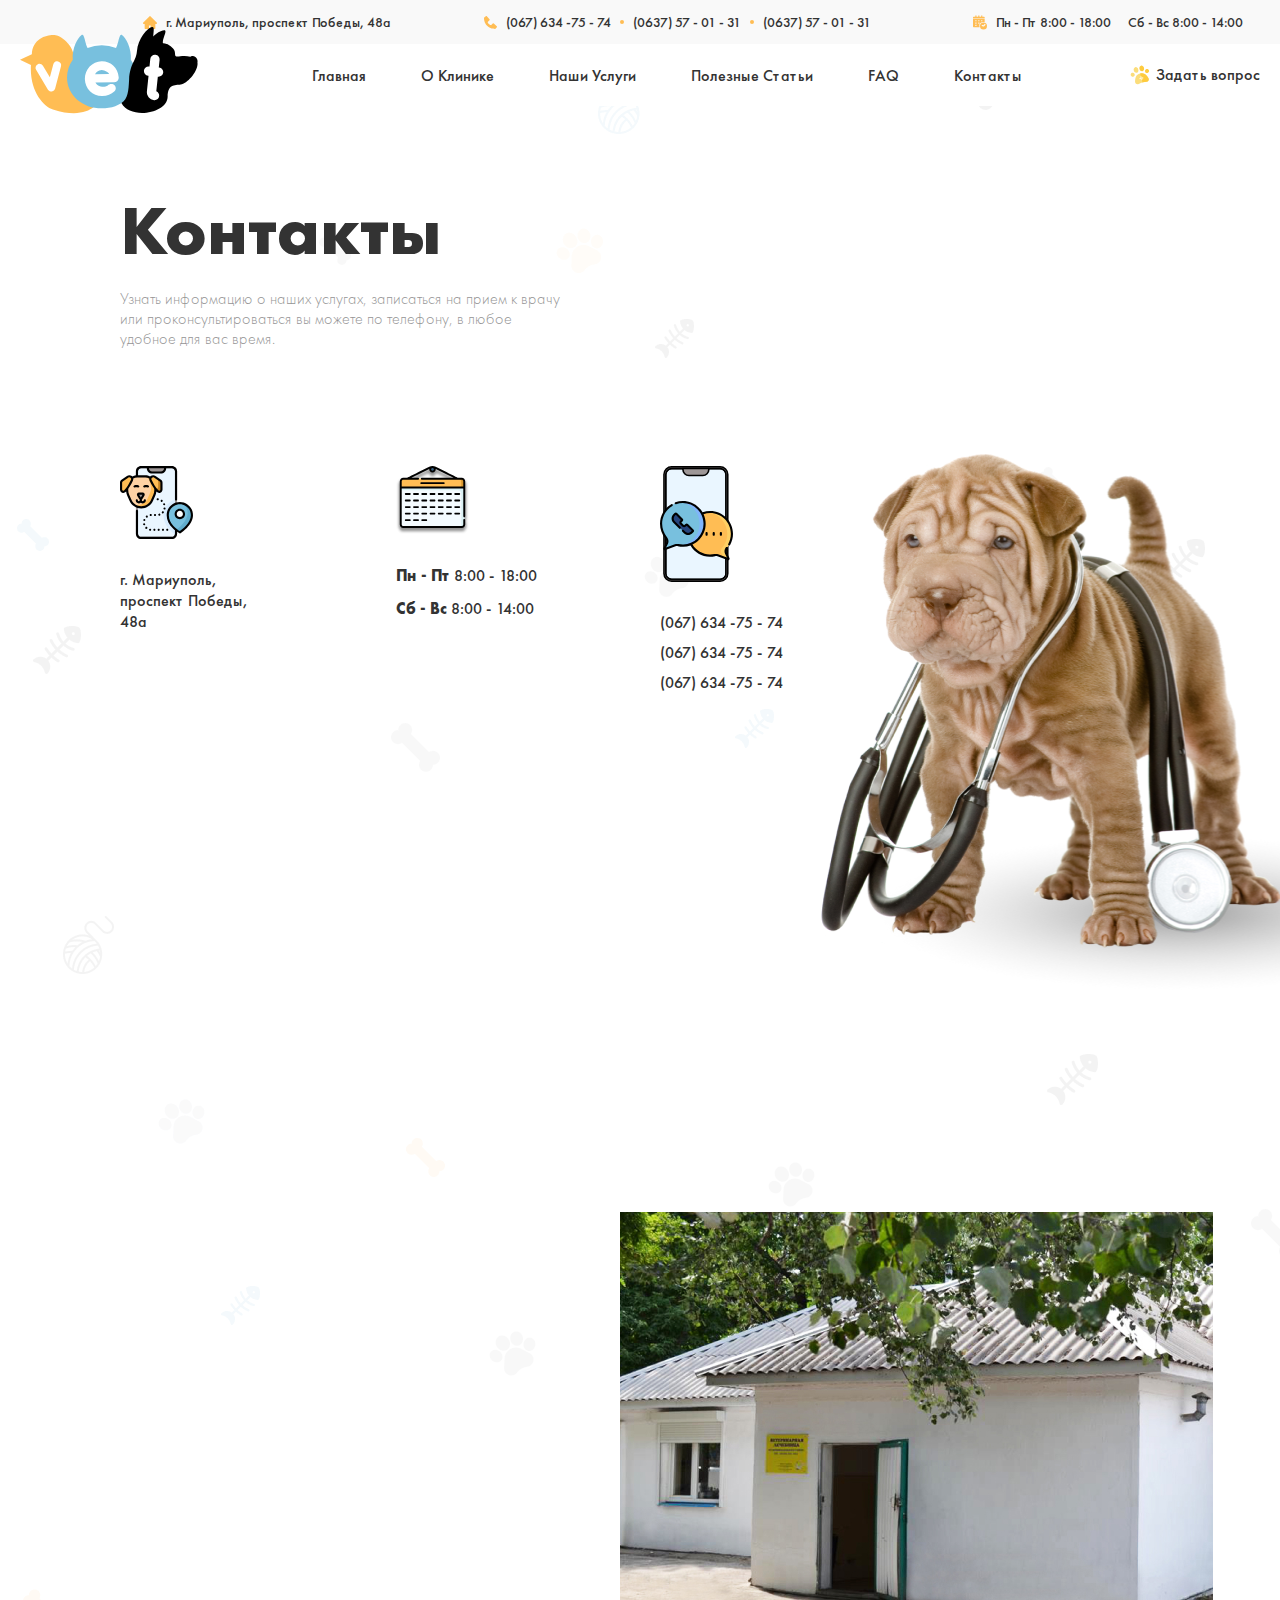
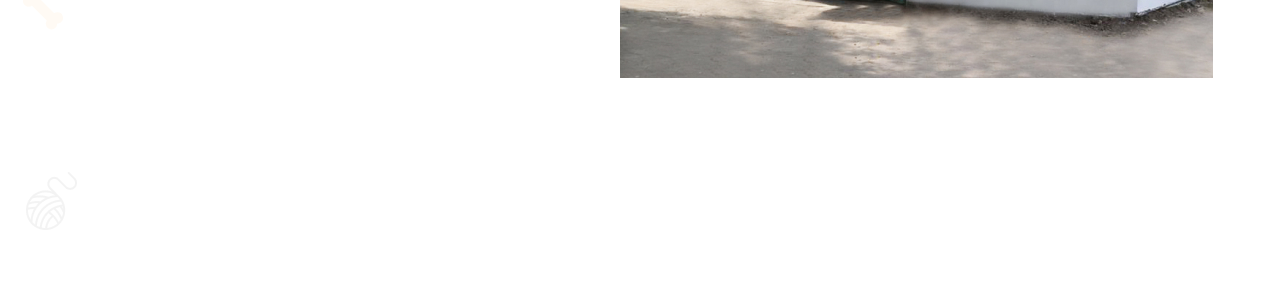
==== contact.html @ 9485d0ff "contact hero section finished" ====
<!DOCTYPE html>
<html lang="en">
<head>
  <meta charset="UTF-8">
  <meta http-equiv="X-UA-Compatible" content="IE=edge">
  <meta name="viewport" content="width=device-width, initial-scale=1.0">
  <title>Document</title>
  <link rel="stylesheet" href="./css/normalize.css">
  <link rel="stylesheet" href="./css/main.css">
  <link rel="stylesheet" href="./scss/contact.css">
</head>
<body>
  <!-- SITE HEADER START -->
  <header class="site-header">
    <div class="site-header-start">
      <div class="container">
        <div class="site-header-start-wrapper">
          <address class="address">
            <img class="site-header-address-img right" 
            src="./images/home-icon.svg" alt="home-icon" 
            width="14" height="13">
            <p class="site-header-address-title">
              г. Мариуполь, проспект Победы, 48а
            </p>
          </address>
          
          <div class="site-header-address-call">
            <img class="site-header-address-call-img right" src="./images/call-icon.svg" alt="call-icon" width="13" height="13"> 
            <a class="site-header-address-call-link" href="tel:0676347574">(067) 634 -75 - 74</a>
            <img class="dot right" src="./images/dot.svg" alt="dot" width="4" height="4">
            <a class="site-header-address-call-link" href="tel:0637570131">(0637) 57 - 01 - 31</a>
            <img class="dot right" src="./images/dot.svg" alt="dot" width="4" height="4">
            <a class="site-header-address-call-link" href="tel:0982664389">(0637) 57 - 01 - 31</a>
          </div>
          
          <div class="site-header-date-box">
            <img class="site-header-date-calendar right" src="./images/date.svg" 
            alt="date" width="14" height="14">
            <p class="site-header-date-box-title one">Пн - Пт 
              <time datetime="2008-02-14 20:00"> 8:00 - 18:00</time></p>
              <p class="site-header-date-box-title one">Сб - Вс 
                <time datetime="2008-02-14 20:00"> 8:00 - 14:00</time></p>
              </div>
            </div>
          </div>
        </div>
        
        <div class="site-header-end">
          <div class="container">
            <div class="site-header-wrapper">
              <div class="site-header-wrapper-start">
                <a class="site-header-end-log-link" href="./index.html">
                  <svg class="site-header-end-logo" xmlns="http://www.w3.org/2000/svg" width="178" height="87" fill="none"><path fill="#FFBD54" d="M10.95 37.881 0 32.836l11.854-5.474c.337-16.378 16.16-19.929 22.722-19.293 6.563.636 25.654 12.345 17.961 36.262-2.62 8.15-2.002 29.24 28.586 27.292-2.297 4.33-13.082 22.29-48.182 10.864C23.21 79.32 9.344 63.64 10.95 37.881Z"/><path fill="#78C0DE" d="M110.818 32.703c.96-11.6-5.053-22.116-8.576-24.538-3.288-2.26-3.3 7.495-6.227 12.845a36.95 36.95 0 0 0-14.235-2.828A36.936 36.936 0 0 0 67.57 21c-2.922-5.353-2.937-15.095-6.221-12.837-3.52 2.412-9.521 12.921-8.578 24.5-3.622 5.081-5.736 11.166-5.736 17.713 0 17.78 15.556 30.967 34.745 30.967s34.745-13.187 34.745-30.967c0-6.529-2.104-12.6-5.707-17.673Z"/><path fill="#000" d="M109.119 52.411c.898-15.917 6.977-18.117 7.775-27.85C118 11.08 127.285 1.28 131.872.074c4.587-1.204-1.264 12.474 2.847 17.117 8.6-2.981 14.061-.443 18.374 4.223 4.316 4.668-1.317 9.125 7.13 7.93 3.475-.494 7.087-.378 10.11.392.286-.189.595-.35.931-.466 2.378-.824 5.052.662 5.975 3.321a5.513 5.513 0 0 1 .188 2.977c.105.513.149 1.058.116 1.637-.466 8.182-10.549 19.452-16.813 20.273-6.264.822-12.915-.26-13.085 12.273-.225 16.693-37.176 23.3-46.227 6.353 6.624-4.792 7.016-11.538 7.701-23.694Z"/><path fill="#000" d="M136.872 22.14c4.325.382 7.761-1.916 11.106-4.492-1.345-.165-2.831-.176-4.498.014-2.507-4.53 4.754-14.616.794-14.47-3.569.127-12.703 5.018-16.914 13.883 3.056 2.054 5.488 5.283 9.512 5.065Z"/><path fill="#fff" d="M38.142 34.435a3.659 3.659 0 0 0-1.579-.12c-1.547.22-2.854 1.433-3.244 3l-3.47 12.961-6.918-11.498c-.868-1.383-2.474-2.167-4-1.95-.52.075-1 .26-1.43.55-.97.6-1.64 1.501-1.885 2.544a3.777 3.777 0 0 0 .484 2.893l11.702 19.648c.084.169.215.414.443.614a1.073 1.073 0 0 0 .276.223l.104.149.144.109c.052.039.11.08.178.118l.028.194.494.165.151.113 1.12.242.333.063.167-.025c.285.015.496-.015.618-.032.166-.023.384-.055.653-.15l.252-.035.206-.142 1.006-.646.206-.275c.06-.066.147-.162.236-.3.07-.08.13-.172.174-.27l.09-.147.016-.028c.098-.105.176-.227.232-.36.1-.185.18-.407.225-.618l5.848-22.135a3.804 3.804 0 0 0-.336-2.938c-.532-.942-1.439-1.626-2.524-1.916ZM81.579 34.28c-9.318.163-16.82 8.104-16.722 17.72.24 9.687 7.847 17.202 17.32 17.105h.01c4.986-.087 9.022-1.661 12.331-4.81.806-.762 1.245-1.73 1.27-2.8.034-1.375-.627-2.58-1.269-3.262-.69-.79-1.902-1.248-3.256-1.225-1.36.024-2.614.534-3.465 1.401-1.092.82-2.993 1.367-4.877 1.4a9.819 9.819 0 0 1-.78-.017c-1.968-.134-4.203-1.12-5.312-2.344l-.09-.09c-.504-.461-.953-1.115-1.304-1.89l18.592-.324c2.422-.042 4.289-1.547 4.596-3.681.072-.268.085-.561.08-.899l-.01-.4c-.719-9.365-7.917-16.044-17.114-15.883Zm7.64 12.785-14.177.248c.97-1.92 3.116-3.967 6.668-4.227 3.64.256 6.226 2.145 7.509 3.979ZM138.074 49.682c2.535.265 4.897-1.624 5.158-4.125.264-2.546-1.616-4.834-4.194-5.103l-.242-.025.785-7.53c.27-2.587-1.545-4.825-4.132-5.095-2.622-.274-4.887 1.539-5.157 4.126l-.787 7.528-.485-.05c-2.588-.27-4.827 1.545-5.097 4.133a4.646 4.646 0 0 0 4.133 5.096l.485.05-1.635 15.665c-.463 4.418 2.757 8.39 7.177 8.85 2.587.271 4.825-1.543 5.097-4.132.227-2.172-.979-4.099-2.87-4.85l1.52-14.564.244.026Z"/></svg>
                </a>
                <ul class="site-header-end-list">
                  <li class="site-header-end-item">
                    <a class="site-header-end-item-link" href="./index.html">Главная</a>
                  </li>
                  <li class="site-header-end-item">
                    <a class="site-header-end-item-link" href="#">О Клинике</a>
                  </li>
                  <li class="site-header-end-item">
                    <a class="site-header-end-item-link" href="#">Наши Услуги</a>
                  </li>
                  <li class="site-header-end-item">
                    <a class="site-header-end-item-link" href="#">Полезные Статьи</a>
                  </li>
                  <li class="site-header-end-item">
                    <a class="site-header-end-item-link" href="#">FAQ</a>
                  </li>
                  <li class="site-header-end-item">
                    <a class="site-header-end-item-link" href="./contact.html">Контакты</a>
                  </li>
                </ul>
              </div>
              <div class="site-header-end-question">
                <img class="site-header-end-question-img" src="./images/question.svg" alt="site-header-end-question-img" width="23" height="20">
                <p class="site-header-end-question-title">Задать вопрос</p>
              </div>
            </div>
          </div>
        </div>
      </header>
      <!-- SITE HEADER END -->
      
      <!-- MAIN START -->
      <main class="site-main">
        <!-- CONTACT SECTION START -->
        <section class="contact-hero-section">
          <div class="container">
            <div class="contact-hero-section__start">
              <h2 class="contact-hero-section__title">Контакты</h2>
              <p class="contact-hero-section__subtitle">
                Узнать информацию о наших услугах, записаться на прием к врачу или проконсультироваться вы можете по телефону, в любое удобное для вас время.
              </p>
              <ul class="contact-hero-section__list">
                <li class="contact-hero-section__item">
                  <img class="contact-hero-section__img" 
                  src="./images/location.svg" 
                  alt="location" width="73" height="73">
                  <address class="contact-hero-section__address">
                    г. Мариуполь, проспект Победы, 48а
                  </address>
                </li>
                <li class="contact-hero-section__item">
                  <img class="contact-hero-section__img" 
                  src="./images/calendar.svg" 
                  alt="location" width="73" height="73">
                  <div class="start-wrapper__time-box">
                    <time class="start-wrapper__time" datetime="Пн-ПтT8:00-18:00"><strong class="time-strong">Пн - Пт</strong> 8:00 - 18:00</time>  
                    <time class="start-wrapper__time" datetime="Пн-ПтT8:00-18:00"><strong class="time-strong">Сб - Вс</strong> 8:00 - 14:00</time>  
                  </div>
                </li>
                <li class="contact-hero-section__item">
                  <img class="contact-hero-section__img" 
                  src="./images/phone.svg" 
                  alt="location" width="73" height="73">
                  <div class="contact-hero-section__linkbox">
                  <a class="contact-hero-section__tellink" href="tel:0676347574">(067) 634 -75 - 74</a>
                  <a class="contact-hero-section__tellink" href="tel:0676347574">(067) 634 -75 - 74</a>
                  <a class="contact-hero-section__tellink" href="tel:0676347574">(067) 634 -75 - 74</a>
                </div>
                </li>
              </ul>
            </div>
          </div>
        </section>
        <!-- CONTACT SECTION END -->

        <!-- SEARCH SECTION START -->
        <section class="search-section">
          <div class="container">
            <div class="search-section__wrapper">
              <div class="search-section__start">
                <iframe class="search-section__karta" src="https://yandex.ru/map-widget/v1/?um=constructor%3Afadffd8394c9eed6665e45b09de680be3d37036a5914482af8f3669ad4a6104a&amp;source=constructor" width="562" height="652"></iframe>
              </div>
              <div class="search-section__end">
                <img src="./images/search-section-end-img.jpg" height="466" width="593"  alt="">
              </div>
            </div>
          </div>
        </section>
        <!-- SEARCH SECTION END -->
      </main>
      <!-- MAIN END -->
    </body>
    </html>
---- css/main.css ----
@font-face {
  font-family: "Futura PT";
  font-style: normal;
  font-weight: 700;
  src: local(""), url("../fonts/FuturaPT-Bold.woff") format("woff"),
  /* Chrome 26+, Opera 23+, Firefox 39+ */ url("../fonts/FuturaPT-Bold.woff2")
  format("woff2"); /* Chrome 6+, Firefox 3.6+, IE 9+, Safari 5.1+ */
}

@font-face {
  font-family: "Futura PT";
  font-style: normal;
  font-weight: 400;
  src: local(""), url("../fonts/FuturaPT-Light.woff") format("woff"),
  /* Chrome 26+, Opera 23+, Firefox 39+ */
  url("../fonts/FuturaPT-Light.woff2") format("woff2"); /* Chrome 6+, Firefox 3.6+, IE 9+, Safari 5.1+ */
}

@font-face {
  font-family: "Futura PT";
  font-style: normal;
  font-weight: 500;
  src: local(""), url("../fonts/FuturaPT-Medium.woff") format("woff"),
  /* Chrome 26+, Opera 23+, Firefox 39+ */
  url("../fonts/FuturaPT-Medium.woff2") format("woff2"); /* Chrome 6+, Firefox 3.6+, IE 9+, Safari 5.1+ */
}

:root {
  --header-bg-color: #fff;
  --main-bg-color: #f9f9f9;
  --main-text-color: #333333;
  --main-desc-color: #949494;
  --main-active-color: #ffbd54;
}

/* GENERAL */
html {
  box-sizing: border-box;
  height: 100%;
  scroll-behavior: smooth;
}

*,
*::before,
*::after {
  box-sizing: inherit;
}

body {
  display: flex;
  flex-direction: column;
  height: 100%;
  margin: 0;
  font-family: "Futura PT";
  font-weight: 500;
  background-color: #f9f8f8;
  background-image: url(../images/bg_image_body.png);
}

img {
  max-width: 100%;
  height: auto;
}

.visually-hidden {
  position: absolute;
  width: 1px;
  height: 1px;
  margin: -1px;
  border: 0;
  padding: 0;
  clip: rect(0 0 0 0);
  overflow: hidden;
}

/* CONTAINER */
.container {
  max-width: 1350px;
  margin-right: auto;
  margin-left: auto;
  padding-right: 20px;
  padding-left: 20px;
}

.site-header {
  width: 100%;
  position: fixed;
  top: 0;
  z-index: 99;
}

ul,
ol,
li {
  list-style: none;
  padding-left: 0;
}

a {
  text-decoration: none;
}

/* ******* SITE HEADER STYLE START ****** */

.site-header-start {
  padding-top: 13px;
  padding-bottom: 13px;
  background-color: var(--main-bg-color);
  backdrop-filter: blur(10px);
}

.site-header-start-wrapper {
  width: 1117px;
  display: flex;
  align-items: center;
  justify-content: space-between;
  margin-left: auto;
}
.address {
  display: flex;
  align-items: center;
}
.right {
  margin-right: 9px;
}
.site-header-address-title {
  font-style: normal;
  font-size: 14px;
  line-height: 18px;
  display: flex;
  align-items: center;
  color: var(--main-text-color);
  margin-top: 0;
  margin-bottom: 0;
}

.site-header-address-call {
  display: flex;
  align-items: center;
}

.site-header-address-call-link {
  font-weight: 500;
  font-size: 14px;
  line-height: 18px;
  color: var(--main-text-color);
  margin-right: 9px;
  margin-top: 0;
  margin-bottom: 0;
}

.site-header-address-call-link:hover {
  color: var(--main-active-color);
}

.site-header-address-call-link:active {
  color: var(--main-active-color);
  opacity: 0.6;
}

.site-header-date-box {
  display: flex;
  align-items: center;
}

.site-header-date-box-title {
  font-weight: 500;
  font-size: 14px;
  line-height: 18px;
  color: var(--main-text-color);
  margin-top: 0;
  margin-bottom: 0;
}

.one {
  margin-right: 17px;
}

.site-header-end {
  position: relative;
  background-color: var(--header-bg-color);
  padding-top: 20px;
  padding-bottom: 20px;
}

.site-header-wrapper {
  display: flex;
  align-items: center;
  justify-content: space-between;
  position: relative;
}

.site-header-wrapper-start {
  display: flex;
  align-items: center;
}

.site-header-end-log-link {
  margin-right: 292px;
}

.site-header-end-logo {
  position: absolute;
  top: -37px;
}

.site-header-end-logo:hover {
  opacity: 0.8;
}

.site-header-end-logo:active {
  opacity: 0.6;
}

.site-header-end-list {
  display: flex;
  align-items: center;
  gap: 55px;
  margin: 0;
}

.site-header-end-item-link {
  position: relative;
  font-size: 16px;
  line-height: 21px;
  color: var(--main-text-color);
}

.site-header-end-item-link:focus:before{
  position: absolute;
  /* display: none; */
  content: url(../images/baliqcha.svg);
  left: -30px;
}

.site-header-end-item-link:hover {
  background-image: linear-gradient(transparent, transparent, #f4ffad, transparent);
}

.site-header-end-item-link:active {
  background-image: linear-gradient(transparent, transparent, #f4ffad, transparent);
  opacity: 0.5;
}

.site-header-end-question {
  display: flex;
  cursor: pointer;
}

.site-header-end-question:active {
  opacity: 0.5;
}

.site-header-end-question:hover .site-header-end-question-title {
  background-image: linear-gradient(transparent, transparent, #f4ffad, transparent);
}

.site-header-end-question-img {
  margin-right: 4px;
}

.site-header-end-question-title {
  margin: 0;
  font-size: 16px;
  line-height: 21px;
  text-align: right;
  color: var(--main-text-color);
}

/* ******* SITE HEADER STYLE END ****** */

/* ***** SITE MAIN START **** */
/* ****** HERO SECTION START ***** */

.hero-section {
  padding-top: 153px;
  padding-bottom: 311px;
  background-image: url(../images/hero-start-bg.png),
  url(../images/hero-end-bg.png);
  background-repeat: no-repeat;
  background-position: calc(50% - 490px) calc(50% - 140px),
  calc(50% + 680px) calc(50% + 140px);
}

.hero-section-start {
  width: 100%;
  max-width: 608px;
  margin-left: auto;
}
.hero-section-title {
  width: 100%;
  max-width: 608px;
  margin-top: 0;
  margin-bottom: 29px;
  font-weight: 700;
  font-size: 70px;
  line-height: 64px;
  color: var(--main-text-color);
}

.hero-section-title-span {
  color: #78c0de;
}
.hero-section-subtitle {
  margin-top: 0;
  margin-bottom: 38px;
  width: 100%;
  max-width: 495px;
  font-weight: 400;
  font-size: 16px;
  line-height: 21px;
  color: var(--main-desc-color);
}
.hero-section-btn {
  padding: 16px 48px;
  font-size: 16px;
  line-height: 21px;
  color: var(--header-bg-color);
  background-color: var(--main-text-color);
  border-radius: 3px;
}

.hero-section-btn:hover {
  background: #333333cc;
}

.hero-section-btn:active {
  background: #33333399;
}
/* ****** HERO SECTION END ***** */

/* ******* VETERINAR SECTION START ***** */
.veterinar-section {
  padding-bottom: 191px;
}

.veterinar-section-wrapper {
  position: relative;
  width: 100%;
  display: flex;
  align-items: center;
  justify-content: center;
  flex-direction: column;
}

.veterinar-section-wrapper::before {
  position: absolute;
  left: 190px;
  top: 10px;
  content: "";
  display: block;
  width: 142px;
  height: 128px;
  background-image: url(../images/veterinar-left-img.svg);
  background-repeat: no-repeat;
}

.veterinar-section-wrapper::after {
  position: absolute;
  right: 120px;
  top: 10px;
  content: "";
  display: block;
  width: 142px;
  height: 128px;
  background-image: url(../images/veterinar-right-img.svg);
  background-repeat: no-repeat;
}

.veterinar-section-title {
  width: 100%;
  max-width: 753px;
  margin: 0;
  font-weight: 400;
  font-size: 20px;
  line-height: 26px;
  text-align: center;
  color: var(--main-desc-color);
}
.veterinar-section-title::before {
  content: "";
  display: block;
  width: 140px;
  height: 1px;
  background-color: #dbdbdb;
  margin: auto;
  margin-bottom: 43px;
}

.veterinar-section-title::after {
  content: "";
  display: block;
  width: 140px;
  height: 1px;
  background-color: #dbdbdb;
  margin: auto;
  margin-top: 35px;
  margin-bottom: 35px;
}
.veterinar-section-desc {
  margin: 0;
  font-size: 20px;
  line-height: 26px;
  color: var(--main-text-color);
}
/* ******* VETERINAR SECTION END ***** */

/* ***** OUR SERVICES START **** */
.our-services {
  padding-bottom: 235px;
}

.our-services-title {
  margin-top: 0;
  margin-bottom: 80px;
  font-weight: 700;
  font-size: 48px;
  line-height: 54px;
  text-align: center;
  color: var(--main-text-color);
}

.our-services-wrapper {
  display: flex;
  align-items: center;
  justify-content: space-between;
}

.arrow-left {
  width: 50px;
  height: 50px;
  padding: 12px 18px;
  background-color: transparent;
  cursor: pointer;
  margin-right: 30px;
}

.arrow-left:last-child {
  margin-left: 30px;
}

.arrow-left:hover {
  width: 50px;
  height: 50px;
  padding: 12px 18px;
  background-color: var(--header-bg-color);
}

.arrow-left:active {
  width: 50px;
  height: 50px;
  padding: 12px 18px;
  background-color: #fdfdfd;
}

.our-services-list {
  display: flex;
  width: 100%;
  justify-content: space-between;
  /* align-items: center; */
  gap: 13px;
  margin: 0;
}
.our-services-item {
  width: 100%;
  max-width: 193px;
  height: 100%;
  min-height: 201px;
  display: flex;
  align-items: center;
  justify-content: center;
  flex-direction: column;
  padding: 30px 32px 28px 35px;
  background-color: var(--header-bg-color);
  border: 1px solid #f3f3f3;
  border-radius: 5px;
}

.padding {
  height: 215px;
  padding-bottom: 43px;
  border-radius: 5px 5px 0px 0px;
  border: none;
}

.our-services-item-img {
  margin-bottom: 22px;
}
.our-services-item-title {
  width: 100%;
  max-width: 126px;
  margin: 0;
  font-weight: 500;
  font-size: 18px;
  line-height: 22px;
  text-align: center;
  color: var(--main-text-color);
}

.our-services-bottom {
  display: flex;
  align-items: center;
  justify-content: space-between;
  padding: 42px 105px 41px 35px;
  margin-left: 80px;
  margin-right: 110px;
  background-color: var(--header-bg-color);
  border-radius: 0px 5px 5px 5px;
}

.our-services-bottom-img {
  border-radius: 5px;
  margin-right: 40px;
}

.our-services-bottom-left-title {
  margin-top: 0;
  margin-bottom: 18px;
  font-size: 36px;
  line-height: 20px;
  color: var(--main-text-color);
}
.our-services-bottom-left-subtitle {
  width: 100%;
  max-width: 492px;
  margin-top: 0;
  margin-bottom: 9px;
  font-weight: 400;
  font-size: 16px;
  line-height: 20px;
  color: var(--main-desc-color);
}
.subtitle2 {
  margin-bottom: 34px;
}

.our-services-bottom-left-btn-box {
  display: flex;
  align-items: center;
  /* margin-top: 30px; */
  gap: 21px;
}
.our-services-bottom-left-price {
  display: flex;
  align-items: center;
  padding: 16px 30px;
  background-color: var(--main-active-color);
  border-radius: 3px;
}

.our-services-bottom-left-price:hover {
  background-color: #ffbd54cc;
}

.our-services-bottom-left-price:active {
  background-color: #ffbd5499;
}
.our-services-bottom-left-price-img {
  width: 21px;
  height: 21px;
  margin-right: 6px;
}
.our-services-bottom-left-price-title {
  margin: 0;
  font-size: 16px;
  line-height: 21px;
  color: var(--header-bg-color);
}
.our-services-bottom-left-docx {
  display: flex;
  align-items: center;
  padding: 16px 30px;
  border-radius: 3px;
  background-color: var(--main-text-color);
}

.our-services-bottom-left-docx:hover {
  background-color: #333333cc;
}

.our-services-bottom-left-docx:active {
  background-color: #33333399;
}
.our-services-bottom-left-docx-img {
  width: 21px;
  height: 21px;
  margin-right: 6px;
}
.our-services-bottom-left-docx-title {
  margin: 0;
  font-size: 16px;
  line-height: 21px;
  color: var(--header-bg-color);
}
/* ***** OUR SERVICES END **** */

/******* NEWS SECTION START *******/
.new-section {
  padding-top: 90px;
  padding-bottom: 88px;
  background-color: #dbdbdb;
  background-image: url(../images/news-section-bg.svg);
  background-repeat: no-repeat;
  background-size: 100%;
  margin-bottom: 216px;
  border-radius: 5px;
}

.new-section-wrapper {
  position: relative;
  display: flex;
  flex-direction: column;
  align-items: flex-start;
  padding-left: 178px;
}

.new-section-wrapper::after {
  position: absolute;
  content: url(../images/dog.png);
  top: -222px;
  left: 673px;
}

.new-section-title {
  margin-top: 0;
  margin-bottom: 32px;
  font-weight: 700;
  font-size: 48px;
  line-height: 20px;
  color: var(--header-bg-color);
}

.new-section-form {
  display: flex;
  align-items: center;
}

.new-section-inp {
  width: 355px;
  margin-right: 21px;
  padding: 18px 10px 12px 22px;
  background-color: var(--header-bg-color);
  border-radius: 5px;
  font-size: 16px;
  line-height: 20px;
  border: 2px solid transparent;
  outline: none;
  color: var(--main-text-color);
}

.new-section-inp:invalid:not(:placeholder-shown) {
  border: 2px solid #ff0000;
}

.new-section-inp:valid:not(:placeholder-shown) {
  border: 2px solid #008000;
}

.new-section-inp:placeholder-shown {
  font-size: 16px;
  line-height: 20px;
  color: var(--main-desc-color);
}

.new-section-btn {
  padding: 18px 53px 12px 51px;
  font-weight: 500;
  font-size: 16px;
  line-height: 21px;
  color: var(--header-bg-color);
  background-color: var(--main-text-color);
  border-radius: 3px;
  border: none;
}

.new-section-btn:hover {
  opacity: 0.8;
}

.new-section-btn:active {
  opacity: 0.6;
}

/******* NEWS SECTION END *********/

/* ***** USEFUL SECTION START ***** */


.useful-section {
  padding-bottom: 265px;
}

.useful-section-list{
  display: flex;
  align-items: center;
  gap: 24px;
  margin: 0;
}

.useful-section-title {
  margin-top: 0;
  margin-bottom: 80px;
  font-weight: 700;
  font-size: 48px;
  line-height: 20px;
  color: var(--main-text-color);
  text-align: center;
}

.useful-section-item-tooth-img{
  border-radius: 5px 5px 0px 0px;
  /* border: none; */
  margin: 0;
  
}

.useful-section-item-tooth {
  border-radius: 5px;
  overflow: hidden;
  /* border: 1px solid #E4E4E2; */
  margin: 0;
}

.useful-section-item-tooth-box {
  padding: 21px 22px 35px 30px;
  border: 1px solid #E4E4E2;
  border-top: none;
  overflow: hidden;
}
.useful-section-item-tooth-date {
  margin-top: 0;
  margin-bottom: 2px;
  font-size: 14px;
  line-height: 18px;
  color: var(--main-desc-color);
  text-align: right;
  
}

.useful-section-item-tooth-title {
  width: 100%;
  max-width: 182px;
  margin-top: 0;
  margin-bottom: 10px;
  font-weight: 700;
  font-size: 22px;
  line-height: 25px;
  color: #000000;
}
.useful-section-item-tooth-subtitle {
  width: 100%;
  max-width: 244px;
  margin-top: 0;
  margin-bottom: 34px;
  font-weight: 400;
  font-size: 16px;
  line-height: 20px;
  color: var(--main-desc-color); 
}

.useful-section-item-middle{
  width: 100%;
  max-width: 640px;
  display: flex;
}


.useful-section-item-middle-box{
  width: 100%;
  max-width: 335px;
  padding: 43px 35px 36px 31px;
  border-radius: 0px 5px 5px 0px;
  background-color: var(--header-bg-color);
}

.useful-section-item-middle-top{
  display: flex;
  align-items: center;
  gap: 7px;
}

.useful-section-item-middle-top-link{
  font-weight: 400;
  font-size: 14px;
  line-height: 22px;
  text-align: center;
  color: #3D9CEA;
}

.useful-section-item-middle-wrapper{
  display: flex;
  align-items: center;
  justify-content: space-between;
  margin-bottom: 32px;
}

.useful-section-item-middle-top-link-date{
  margin: 0;
  font-weight: 500;
  font-size: 14px;
  line-height: 18px;
  color: var(--main-desc-color);
}

.useful-section-item-middle-top-title {
  width: 100%;
  max-width: 193px;
  margin-top: 0;
  margin-bottom: 15px;
  font-weight: 700;
  font-size: 26px;
  line-height: 29px;
  color: var(--main-text-color);
}
.useful-section-item-middle-top-subtitle {
  width: 100%;
  max-width: 270px;
  margin-top: 0;
  margin-bottom: 33px;
  font-weight: 400;
  font-size: 16px;
  line-height: 20px;
  color: var(--main-desc-color);
}

/* ***** USEFUL SECTION END ***** */

/* ***** MAP SECTION START **** */


/****** CALBACK SECTION START ****/
.backcall_section {
    
  margin-bottom: 247px;
}
.calback_wrapper {
  display: flex;
  align-items: center;
  justify-content: center;
  background-image: url(../images/feedback-bg.png);
  background-repeat: no-repeat;
  background-position: calc(50% + 240px);
  background-color: var(--main-text-color);
}

.calback_txt_box {
  flex-direction: column;
  padding-left: 265px;
}
.calback_title {
  font-weight: 700;
  font-size: 48px;
  line-height: 62px;
  color: #FFFFFF;
  margin: 0;
  margin-bottom: 14px;
}
.calback_desc {
  width: 345px;
  font-weight: 400;
  font-size: 16px;
  line-height: 20px;
  color: #949494;
  margin: 0;
  margin-bottom: 29px;
}
.calback_input_box {
  display: flex;
  flex-direction: column;
  width: 887px;
}

.name_input:invalid:not(:placeholder-shown) {
  border: 2px solid #ff0000;
}

.name_input:valid:not(:placeholder-shown) {
  border: 2px solid #008000;
}

.email_input:invalid:not(:placeholder-shown) {
  border: 2px solid #ff0000;
}

.email_input:valid:not(:placeholder-shown) {
  border: 2px solid #008000;
}

.text-area{
  width: 375px;
  padding-top: 17px;
  padding-left: 22px;
  padding-bottom: 127px;
  font-weight: 400;
  font-size: 16px;
  line-height: 21px;
  display: flex;
  align-items: center;
  color: #949494;
  border: none;
  outline: none;
  margin-bottom: 30px;
}

.name_input{
  width: 375px;
  font-weight: 400;
  font-size: 16px;
  line-height: 21px;
  display: flex;
  align-items: center;
  color: #949494;
  border: none;
  outline: none;
  margin-bottom: 14px;
  padding: 16px 0 13px 22px;
  margin-top: 29px;
}
.email_input {
  width: 375px;
  font-weight: 400;
  font-size: 16px;
  line-height: 21px;
  display: flex;
  align-items: center;
  color: #949494;
  border: none;
  outline: none;
  margin-bottom: 14px;
  padding: 16px 0 13px 22px;
}
.labell{
  width: 375px;
  background: #FFFFFF;
  border-radius: 0px;
  padding: 17px 0 127px 22px;
  margin-bottom: 30px;
}
.input_message {
  width: 250px;
  font-weight: 400;
  font-size: 16px;
  line-height: 21px;
  display: flex;
  align-items: center;
  color: #DBDBDB;
  border: none;
  outline: none;
  
}
.calback_desc{
  width: 375px;
  font-weight: 400;
  font-size: 16px;
  line-height: 21px;
  display: flex;
  align-items: center;
  color: #949494;
  border: none;
  outline: none;
  margin: 0;
}


.calback_btn {
  max-width: 230px;
  padding: 15px 49px 14px 50px;
  font-weight: 500;
  font-size: 16px;
  line-height: 21px;
  color: #FFFFFF;
  background: #FFBD54;
  border-radius: 0px;
  border: none;
  transition: 0.3s ease;
}

.calback_btn:hover {
  opacity: 0.8;
}

.calback_btn:active {
  opacity: 0.6;
}

.karta{
  border: 0;
}
/****** CALBACK SECTION END ****/

/* ***** SITE MAIN END **** */

/* ******* SITE FOOTER START ***** */
/********* FOOTER START ******/
.site-footer {
  padding-top: 54px;
  padding-bottom: 23px;
  background-color: #F3F3F3;
}

.site-footer-wrapper {
  position: relative;
  display: flex;
  align-items: flex-start;
}

.site-footer-link-logo {
  margin-right: 67px;
}

.site-footer-link-logo:hover {
  opacity: 0.8;
}

.site-footer-link-logo:active {
  opacity: 0.6;
}

.site-footer-list {
  display: flex;
  align-items: flex-start;
}

.site-footer-item {
  display: flex;
  flex-direction: column;
  align-items: flex-start;
  margin-right: 87px;
}

.site-footer-item:last-child {
  margin-right: 127px;
}

.site-footer-link {
  margin-bottom: 14px;
  white-space: nowrap;
  font-weight: 500;
  font-size: 16px;
  line-height: 21px;
  color: var(--main-text-color);
}

.site-footer-link:hover {
  background: linear-gradient(linear, left top, left bottom, color-stop(50%, transparent), color-stop(50%, #f4ffad));
  background: linear-gradient(transparent 50%, #f4ffad 50%);
  background: linear-gradient(transparent 50%, #f4ffad 50%);
  opacity: 0.8;
}

.site-footer-link:active {
  background: linear-gradient(linear, left top, left bottom, color-stop(50%, transparent), color-stop(50%, #f4ffad));
  background: linear-gradient(transparent 50%, #f4ffad 50%);
  background: linear-gradient(transparent 50%, #f4ffad 50%);
  opacity: 0.6;
}

.site-footer-times {
  display: flex;
  align-items: flex-start;
  margin-right: 114px;
  margin-top: 20px;
}

.footer-time-img {
  margin-right: 14px;
}

.footer-times {
  display: flex;
  flex-direction: column;
}

.footer-time {
  width: 120px;
  margin: 0;
  margin-bottom: 3px;
  cursor: pointer;
  font-weight: 500;
  font-size: 14px;
  line-height: 18px;
  color: var(--main-text-color);
}

.footer-time:hover {
  color: var(--main-active-color);
}

.footer-time:active {
  color: var(--main-active-color);
  opacity: 0.6;
}

.footer-time>time {
  font-weight: 400;
}

.footer-time>time:hover {
  color: var(--main-active-color);
}

.footer-time>time:active {
  color: var(--main-active-color);
  opacity: 0.6;
  
}

.site-footer-address {
  display: flex;
  align-items: flex-start;
  margin-right: 87px;
  margin-top: 20px;
}

.footer-address-img {
  margin-right: 9px;
}

.footer-addrees {
  width: 157px;
  margin: 0;
  cursor: pointer;
  font-style: normal;
  font-weight: 500;
  font-size: 16px;
  line-height: 21px;
  color: var(--main-text-color);
}

.footer-addrees:hover {
  color: var(--main-active-color);
}

.footer-addrees:active {
  color: var(--main-active-color);
  opacity: 0.6;
}

.site-footer-tel {
  display: flex;
  align-items: flex-start;
  margin-top: 20px;
}

.footer-tel-img {
  margin-right: 9px;
}

.count {
  display: flex;
  flex-direction: column;
  align-items: flex-start;
}

.phone-numbers {
  width: 113px;
  margin-bottom: 4px;
  font-weight: 500;
  font-size: 14px;
  line-height: 18px;
  color: #333333;
}

.phone-numbers:hover {
  color: #FFBD54;
}

.phone-numbers:active {
  color: #FFBD54;
  opacity: 0.6;
}

.bottom {
  position: absolute;
  top: 120px;
  right: -20px;
  font-weight: 400;
  font-size: 14px;
  line-height: 18px;
  display: -webkit-box;
  display: -ms-flexbox;
  display: flex;
  -webkit-box-align: center;
  -ms-flex-align: center;
  align-items: center;
  text-align: right;
  color: #5C5C5C;
}

/********* FOOTER END ******/
/* ******* SITE FOOTER END ***** */
---- scss/contact.css ----
/*! normalize.css v8.0.1 | MIT License | github.com/necolas/normalize.css */
/* Document
   ========================================================================== */
/**
 * 1. Correct the line height in all browsers.
 * 2. Prevent adjustments of font size after orientation changes in iOS.
 */
html {
  line-height: 1.15;
  /* 1 */
  -webkit-text-size-adjust: 100%;
  /* 2 */
}

/* Sections
 ========================================================================== */
/**
* Remove the margin in all browsers.
*/
body {
  margin: 0;
}

/**
* Render the `main` element consistently in IE.
*/
main {
  display: block;
}

/**
* Correct the font size and margin on `h1` elements within `section` and
* `article` contexts in Chrome, Firefox, and Safari.
*/
h1 {
  font-size: 2em;
  margin: 0.67em 0;
}

/* Grouping content
 ========================================================================== */
/**
* 1. Add the correct box sizing in Firefox.
* 2. Show the overflow in Edge and IE.
*/
hr {
  box-sizing: content-box;
  /* 1 */
  height: 0;
  /* 1 */
  overflow: visible;
  /* 2 */
}

/**
* 1. Correct the inheritance and scaling of font size in all browsers.
* 2. Correct the odd `em` font sizing in all browsers.
*/
pre {
  font-family: monospace, monospace;
  /* 1 */
  font-size: 1em;
  /* 2 */
}

/* Text-level semantics
 ========================================================================== */
/**
* Remove the gray background on active links in IE 10.
*/
a {
  background-color: transparent;
}

/**
* 1. Remove the bottom border in Chrome 57-
* 2. Add the correct text decoration in Chrome, Edge, IE, Opera, and Safari.
*/
abbr[title] {
  border-bottom: none;
  /* 1 */
  text-decoration: underline;
  /* 2 */
  -webkit-text-decoration: underline dotted;
          text-decoration: underline dotted;
  /* 2 */
}

/**
* Add the correct font weight in Chrome, Edge, and Safari.
*/
b,
strong {
  font-weight: bolder;
}

/**
* 1. Correct the inheritance and scaling of font size in all browsers.
* 2. Correct the odd `em` font sizing in all browsers.
*/
code,
kbd,
samp {
  font-family: monospace, monospace;
  /* 1 */
  font-size: 1em;
  /* 2 */
}

/**
* Add the correct font size in all browsers.
*/
small {
  font-size: 80%;
}

/**
* Prevent `sub` and `sup` elements from affecting the line height in
* all browsers.
*/
sub,
sup {
  font-size: 75%;
  line-height: 0;
  position: relative;
  vertical-align: baseline;
}

sub {
  bottom: -0.25em;
}

sup {
  top: -0.5em;
}

/* Embedded content
 ========================================================================== */
/**
* Remove the border on images inside links in IE 10.
*/
img {
  border-style: none;
}

/* Forms
 ========================================================================== */
/**
* 1. Change the font styles in all browsers.
* 2. Remove the margin in Firefox and Safari.
*/
button,
input,
optgroup,
select,
textarea {
  font-family: inherit;
  /* 1 */
  font-size: 100%;
  /* 1 */
  line-height: 1.15;
  /* 1 */
  margin: 0;
  /* 2 */
}

/**
* Show the overflow in IE.
* 1. Show the overflow in Edge.
*/
button,
input {
  /* 1 */
  overflow: visible;
}

/**
* Remove the inheritance of text transform in Edge, Firefox, and IE.
* 1. Remove the inheritance of text transform in Firefox.
*/
button,
select {
  /* 1 */
  text-transform: none;
}

/**
* Correct the inability to style clickable types in iOS and Safari.
*/
button,
[type=button],
[type=reset],
[type=submit] {
  -webkit-appearance: button;
}

/**
* Remove the inner border and padding in Firefox.
*/
button::-moz-focus-inner,
[type=button]::-moz-focus-inner,
[type=reset]::-moz-focus-inner,
[type=submit]::-moz-focus-inner {
  border-style: none;
  padding: 0;
}

/**
* Restore the focus styles unset by the previous rule.
*/
button:-moz-focusring,
[type=button]:-moz-focusring,
[type=reset]:-moz-focusring,
[type=submit]:-moz-focusring {
  outline: 1px dotted ButtonText;
}

/**
* Correct the padding in Firefox.
*/
fieldset {
  padding: 0.35em 0.75em 0.625em;
}

/**
* 1. Correct the text wrapping in Edge and IE.
* 2. Correct the color inheritance from `fieldset` elements in IE.
* 3. Remove the padding so developers are not caught out when they zero out
*    `fieldset` elements in all browsers.
*/
legend {
  box-sizing: border-box;
  /* 1 */
  color: inherit;
  /* 2 */
  display: table;
  /* 1 */
  max-width: 100%;
  /* 1 */
  padding: 0;
  /* 3 */
  white-space: normal;
  /* 1 */
}

/**
* Add the correct vertical alignment in Chrome, Firefox, and Opera.
*/
progress {
  vertical-align: baseline;
}

/**
* Remove the default vertical scrollbar in IE 10+.
*/
textarea {
  overflow: auto;
}

/**
* 1. Add the correct box sizing in IE 10.
* 2. Remove the padding in IE 10.
*/
[type=checkbox],
[type=radio] {
  box-sizing: border-box;
  /* 1 */
  padding: 0;
  /* 2 */
}

/**
* Correct the cursor style of increment and decrement buttons in Chrome.
*/
[type=number]::-webkit-inner-spin-button,
[type=number]::-webkit-outer-spin-button {
  height: auto;
}

/**
* 1. Correct the odd appearance in Chrome and Safari.
* 2. Correct the outline style in Safari.
*/
[type=search] {
  -webkit-appearance: textfield;
  /* 1 */
  outline-offset: -2px;
  /* 2 */
}

/**
* Remove the inner padding in Chrome and Safari on macOS.
*/
[type=search]::-webkit-search-decoration {
  -webkit-appearance: none;
}

/**
* 1. Correct the inability to style clickable types in iOS and Safari.
* 2. Change font properties to `inherit` in Safari.
*/
::-webkit-file-upload-button {
  -webkit-appearance: button;
  /* 1 */
  font: inherit;
  /* 2 */
}

/* Interactive
 ========================================================================== */
/*
* Add the correct display in Edge, IE 10+, and Firefox.
*/
details {
  display: block;
}

/*
* Add the correct display in all browsers.
*/
summary {
  display: list-item;
}

/* Misc
 ========================================================================== */
/**
* Add the correct display in IE 10+.
*/
template {
  display: none;
}

/**
* Add the correct display in IE 10.
*/
[hidden] {
  display: none;
}

/* FONTS */
@font-face {
  font-family: "Futura PT";
  font-style: normal;
  font-weight: 700;
  src: local(""), url("../fonts/FuturaPT-Bold.woff") format("woff"), url("../fonts/FuturaPT-Bold.woff2") format("woff2"); /* Chrome 6+, Firefox 3.6+, IE 9+, Safari 5.1+ */
}
@font-face {
  font-family: "Futura PT";
  font-style: normal;
  font-weight: 400;
  src: local(""), url("../fonts/FuturaPT-Light.woff") format("woff"), url("../fonts/FuturaPT-Light.woff2") format("woff2"); /* Chrome 6+, Firefox 3.6+, IE 9+, Safari 5.1+ */
}
@font-face {
  font-family: "Futura PT";
  font-style: normal;
  font-weight: 500;
  src: local(""), url("../fonts/FuturaPT-Medium.woff") format("woff"), url("../fonts/FuturaPT-Medium.woff2") format("woff2"); /* Chrome 6+, Firefox 3.6+, IE 9+, Safari 5.1+ */
}
/* GENERAL */
html {
  box-sizing: border-box;
  height: 100%;
  scroll-behavior: smooth;
}

*,
*::before,
*::after {
  box-sizing: inherit;
}

body {
  display: flex;
  flex-direction: column;
  height: 100%;
  padding: 0;
  margin: 0;
  overflow-x: hidden;
  font-family: "Futura PT";
  font-weight: 500;
  background-color: #fff;
}

img {
  max-width: 100%;
  height: auto;
}

/* VISUALLY-HIDDEN */
.visually-hidden {
  position: absolute;
  width: 1px;
  height: 1px;
  margin: -1px;
  border: 0;
  padding: 0;
  clip: rect(0 0 0 0);
  overflow: hidden;
}

/* CONTAINER */
.container {
  width: 100%;
  max-width: 1350px;
  margin-right: auto;
  margin-left: auto;
  padding-left: 20px;
  padding-right: 20px;
}

.contact-hero-section {
  padding-top: 198px;
  padding-bottom: 503px;
  background-image: url(../../images/doctor-dog.png);
  background-repeat: no-repeat;
  background-position: calc(50% + 500px) calc(50% + 100px);
}
.contact-hero-section__start {
  padding-left: 100px;
}
.contact-hero-section__title {
  font-weight: 700;
  font-size: 70px;
  line-height: 64px;
  color: #333;
  margin-top: 0;
  margin-bottom: 27px;
}
.contact-hero-section__subtitle {
  width: 100%;
  max-width: 447px;
  margin-top: 0;
  margin-bottom: 117px;
  font-weight: 400;
  font-size: 16px;
  line-height: 20px;
  color: #949494;
}
.contact-hero-section__list {
  display: flex;
  gap: 123px;
}

.contact-hero-section__img {
  margin-bottom: 26px;
}

.contact-hero-section__address {
  width: 100%;
  max-width: 153px;
  font-style: normal;
  font-weight: 500;
  font-size: 16px;
  line-height: 21px;
  display: flex;
  align-items: center;
  color: #333;
}

.start-wrapper__time-box {
  display: flex;
  flex-direction: column;
  gap: 12px;
}

.start-wrapper__time {
  font-size: 16px;
  line-height: 21px;
  color: #333;
}

.contact-hero-section__linkbox {
  display: flex;
  flex-direction: column;
  gap: 9px;
}

.contact-hero-section__tellink {
  font-size: 16px;
  line-height: 21px;
  text-align: right;
  color: #333;
}

.search-section {
  padding-bottom: 206px;
}
.search-section__wrapper {
  display: flex;
}
.search-section__karta {
  width: 600px;
  height: 466px;
  border: none;
}/*# sourceMappingURL=contact.css.map */
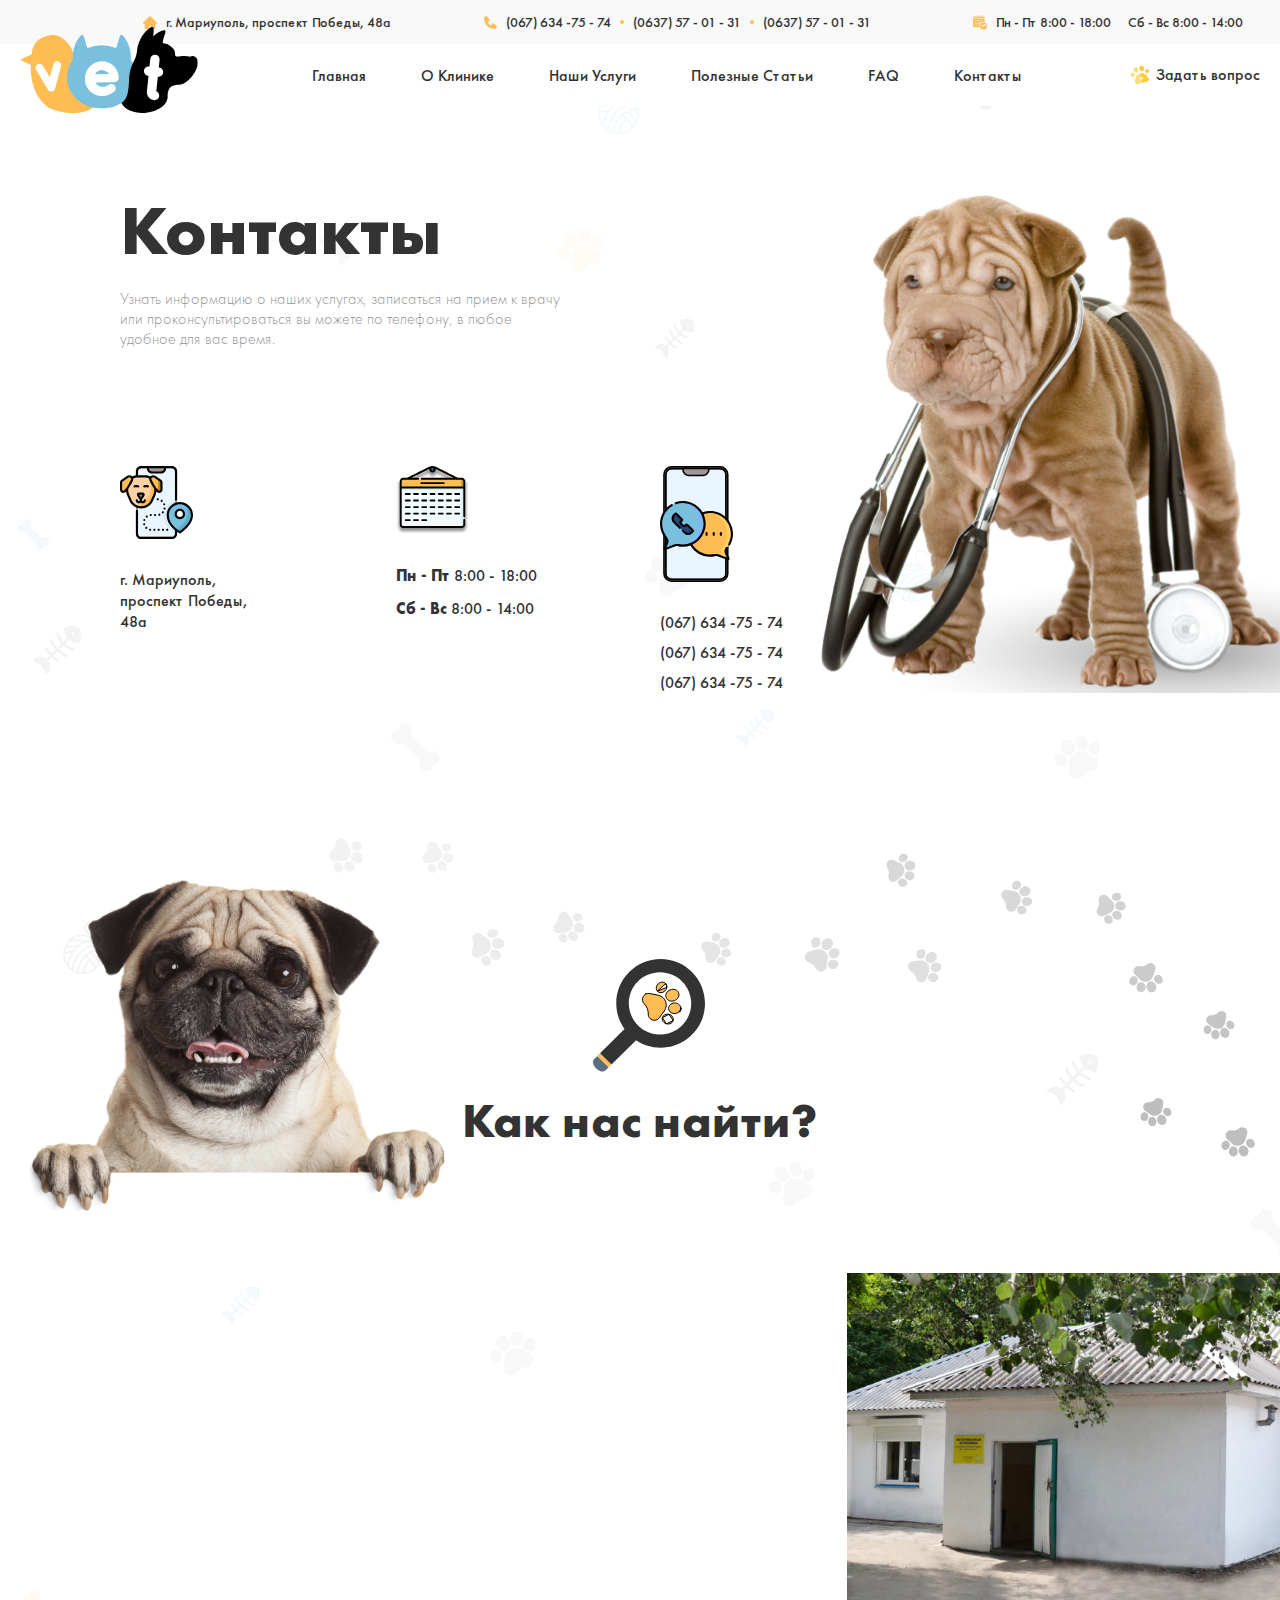
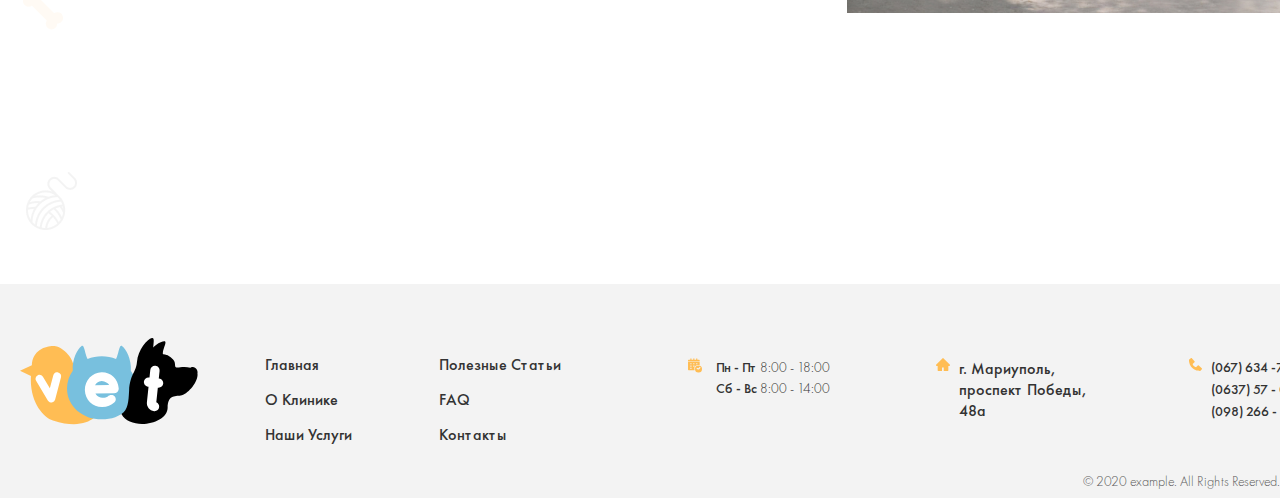
==== commit 237d9dc9: "contact section finished" ====
--- a/contact.html
+++ b/contact.html
@@ -129,18 +129,85 @@
 
         <!-- SEARCH SECTION START -->
         <section class="search-section">
-          <div class="container">
+            <h2 class="search-section__title">Как нас найти?</h2>
             <div class="search-section__wrapper">
               <div class="search-section__start">
-                <iframe class="search-section__karta" src="https://yandex.ru/map-widget/v1/?um=constructor%3Afadffd8394c9eed6665e45b09de680be3d37036a5914482af8f3669ad4a6104a&amp;source=constructor" width="562" height="652"></iframe>
+                <iframe class="search-section__karta" src="https://yandex.ru/map-widget/v1/?um=constructor%3Afadffd8394c9eed6665e45b09de680be3d37036a5914482af8f3669ad4a6104a&amp;source=constructor"></iframe>
               </div>
               <div class="search-section__end">
-                <img src="./images/search-section-end-img.jpg" height="466" width="593"  alt="">
-              </div>
-            </div>
+                <img src="./images/search-section-end-img.jpg" height="466"  alt="">
+              </div>
           </div>
         </section>
         <!-- SEARCH SECTION END -->
+
+
+           <!-- SITE FOOTER START -->
+           <footer class="site-footer">
+            <div class="container">
+              <div class="site-footer-wrapper">
+                <a class="site-footer-link-logo" href="./index.html">
+                  <svg class="site-footer-logo" width="178" height="87" viewBox="0 0 178 87" fill="none"
+                  xmlns="http://www.w3.org/2000/svg">
+                  <path
+                  d="M10.95 37.8814L0 32.8363L11.8544 27.3617C12.1905 10.9838 28.0139 7.43341 34.5763 8.06898C41.1387 8.70528 60.2298 20.4143 52.5373 44.3313C49.9161 52.4819 50.5349 73.5703 81.1231 71.6227C78.8256 75.9526 68.0414 93.9121 32.9413 82.4872C23.2099 79.3196 9.34357 63.6387 10.95 37.8814Z"
+                  fill="#FFBD54" />
+                  <path
+                  d="M110.818 32.7034C111.778 21.1025 105.765 10.5871 102.242 8.16466C98.9545 5.90511 98.9428 15.66 96.0155 21.0104C91.6696 19.1994 86.8546 18.1825 81.7803 18.1825C76.7155 18.1825 71.9086 19.195 67.5699 21.0002C64.6478 15.6468 64.6332 5.90511 61.3487 8.1632C57.8289 10.5754 51.8276 21.0842 52.7714 32.6625C49.1487 37.7441 47.0345 43.8294 47.0345 50.3758C47.0345 68.1563 62.5913 81.3432 81.7796 81.3432C100.969 81.3432 116.525 68.1563 116.525 50.3758C116.525 43.847 114.421 37.7769 110.818 32.7034Z"
+                  fill="#78C0DE" />
+                  <path
+                  d="M109.119 52.411C110.017 36.4941 116.096 34.2937 116.894 24.5601C118 11.0817 127.285 1.28155 131.872 0.0747093C136.459 -1.12921 130.608 12.5493 134.719 17.1919C143.319 14.2106 148.78 16.7492 153.093 21.4151C157.409 26.0825 151.776 30.5395 160.223 29.3444C163.698 28.8513 167.31 28.9674 170.333 29.7374C170.619 29.5482 170.928 29.3867 171.264 29.2706C173.642 28.4473 176.316 29.9325 177.239 32.5923C177.587 33.5997 177.632 34.6305 177.427 35.5685C177.532 36.0821 177.576 36.6271 177.543 37.2064C177.077 45.3884 166.994 56.6577 160.73 57.4788C154.466 58.3014 147.815 57.2194 147.645 69.7525C147.42 86.4453 110.469 93.0515 101.418 76.1045C108.042 71.3129 108.434 64.5672 109.119 52.411Z"
+                  fill="black" />
+                  <path
+                  d="M136.872 22.1398C141.197 22.5219 144.633 20.2244 147.978 17.6485C146.633 17.4827 145.147 17.4724 143.48 17.6624C140.973 13.1316 148.234 3.0458 144.274 3.19191C140.705 3.31902 131.571 8.20997 127.36 17.075C130.416 19.1286 132.848 22.3575 136.872 22.1398Z"
+                  fill="black" />
+                  <path
+                  d="M38.1417 34.4355C37.6252 34.2806 37.0926 34.239 36.563 34.3149C35.0164 34.5356 33.7095 35.7482 33.3187 37.3145L29.8494 50.2764L22.9312 38.7785C22.0633 37.3949 20.4569 36.611 18.9315 36.8287C18.4113 36.9032 17.9307 37.0873 17.5018 37.3781C16.5309 37.9771 15.8618 38.8793 15.6156 39.9225C15.3789 40.9146 15.5571 41.9498 16.0999 42.8147L27.8024 62.4625C27.8864 62.632 28.0172 62.8774 28.2451 63.0769C28.3247 63.166 28.4168 63.239 28.5205 63.2975C28.5205 63.299 28.5205 63.299 28.5212 63.2997L28.625 63.4487L28.7689 63.5576C28.8208 63.597 28.8799 63.6387 28.9471 63.6759L28.9749 63.8702L29.4688 64.0353L29.62 64.1478L30.7399 64.3897L31.073 64.4525L31.2396 64.4284C31.5245 64.443 31.7356 64.413 31.8576 64.3962C32.0242 64.3728 32.2419 64.3414 32.5114 64.2465L32.7635 64.2107L32.9695 64.0689L33.9747 63.4232L34.1807 63.1485C34.2406 63.082 34.3275 62.9863 34.4167 62.8489C34.4868 62.7671 34.5467 62.6765 34.5913 62.5779C34.6212 62.5304 34.6519 62.4815 34.6804 62.4311C34.6862 62.4216 34.6921 62.4128 34.6972 62.4033C34.7951 62.2981 34.8733 62.1761 34.9288 62.0439C35.0281 61.8576 35.1085 61.6363 35.1538 61.4251L41.0017 39.2899C41.2881 38.2825 41.169 37.2385 40.6664 36.3517C40.1339 35.41 39.2272 34.7262 38.1417 34.4355Z"
+                  fill="white" />
+                  <path
+                  d="M81.5787 34.2806C72.2607 34.4435 64.7588 42.3837 64.8567 51.9998C65.0963 61.6874 72.7042 69.2017 82.177 69.1053H82.1872C87.1732 69.0176 91.2086 67.444 94.518 64.2947C95.3237 63.5335 95.7635 62.5648 95.7884 61.4945C95.822 60.1197 95.1608 58.915 94.5194 58.2334C93.8291 57.4423 92.6171 56.9849 91.2634 57.0083C89.9039 57.0324 88.6488 57.5416 87.7978 58.4095C86.7056 59.2292 84.8055 59.7763 82.9214 59.8099C82.6555 59.8143 82.3925 59.8077 82.1405 59.7917C80.1731 59.658 77.9384 58.6725 76.8295 57.4481L76.7396 57.3575C76.2348 56.8966 75.7863 56.2427 75.4349 55.4684L94.0271 55.144C96.4488 55.1016 98.316 53.5967 98.6228 51.4628C98.6952 51.1947 98.7083 50.9018 98.7025 50.5643L98.693 50.1632C97.9741 40.7992 90.7762 34.1199 81.5787 34.2806ZM89.2187 47.065L75.0419 47.3126C76.012 45.3935 78.1583 43.3458 81.7102 43.0858C85.3505 43.3422 87.9358 45.2306 89.2187 47.065Z"
+                  fill="white" />
+                  <path
+                  d="M138.074 49.6825C140.609 49.9469 142.971 48.0578 143.232 45.5572C143.496 43.0112 141.616 40.7232 139.038 40.4544L138.796 40.4288L139.581 32.8999C139.851 30.3123 138.036 28.074 135.449 27.8037C132.827 27.5297 130.562 29.3429 130.292 31.9297L129.505 39.4579L129.02 39.4075C126.432 39.1379 124.193 40.9526 123.923 43.5409C123.658 46.0846 125.511 48.3704 128.056 48.6371L128.541 48.6875L126.906 64.3517C126.443 68.7699 129.663 72.7411 134.083 73.2028C136.67 73.4731 138.908 71.6592 139.18 69.0702C139.407 66.8976 138.201 64.9711 136.31 64.2202L137.83 49.6562L138.074 49.6825Z"
+                  fill="white" />
+                </svg>
+              </a>
+              <ul class="site-footer-list">
+                <li class="site-footer-item">
+                  <a class="site-footer-link" href="#">Главная</a>
+                  <a class="site-footer-link" href="#">О Клинике</a>
+                  <a class="site-footer-link" href="#">Наши Услуги</a>
+                </li>
+                <li class="site-footer-item">
+                  <a class="site-footer-link" href="#">Полезные Статьи</a>
+                  <a class="site-footer-link" href="#">FAQ</a>
+                  <a class="site-footer-link" href="#">Контакты</a>
+                </li>
+              </ul>
+              <div class="site-footer-times">
+                <img class="footer-time-img" src="./images/date.svg" alt="kalendar">
+                <div class="footer-times">
+                  <p class="footer-time">Пн - Пт <time datetime="2023-03-03 14:00">8:00 - 18:00</time></p>
+                  <p class="footer-time">Сб - Вс <time datetime="2023-03-03 14:00">8:00 - 14:00</time></p>
+                </div>
+              </div>
+              <div class="site-footer-address">
+                <img class="footer-address-img" src="./images/home-icon.svg" alt="home">
+                <address class="footer-addrees">г. Мариуполь, проспект Победы, 48а</address>
+              </div>
+              <div class="site-footer-tel">
+                <img class="footer-tel-img" src="./images/call-icon.svg" alt="phone">
+                <div class="count">
+                  <a class="phone-numbers" href="tel:067634-75-74">(067) 634 -75 - 74</a>
+                  <a class="phone-numbers" href="tel:063757-01-31">(0637) 57 - 01 - 31</a>
+                  <a class="phone-numbers" href="tel:098266-43-89">(098) 266 - 43 - 89</a>
+                </div>
+              </div>
+              <p class="bottom">© 2020 example. All Rights Reserved.</p>
+            </div>
+          </div>
+        </footer>
+        <!-- SITE FOOTER END -->
       </main>
       <!-- MAIN END -->
     </body>
--- a/scss/contact.css
+++ b/scss/contact.css
@@ -411,7 +411,6 @@
 
 .contact-hero-section {
   padding-top: 198px;
-  padding-bottom: 503px;
   background-image: url(../../images/doctor-dog.png);
   background-repeat: no-repeat;
   background-position: calc(50% + 500px) calc(50% + 100px);
@@ -484,13 +483,30 @@
 }
 
 .search-section {
+  padding-top: 381px;
   padding-bottom: 206px;
+  background-image: url(../../images/search-section-sbg.svg), url(../../images/search-section-img.png);
+  background-repeat: no-repeat;
+  background-position: calc(50% + 150px) calc(50% - 300px), calc(50% - 400px) calc(50% - 250px);
 }
 .search-section__wrapper {
+  height: 466px;
   display: flex;
+  align-items: center;
+  justify-content: center;
 }
 .search-section__karta {
-  width: 600px;
+  width: 847px;
   height: 466px;
   border: none;
+}
+
+.search-section__title {
+  margin-top: 0;
+  margin-bottom: 60px;
+  font-weight: 700;
+  font-size: 48px;
+  line-height: 62px;
+  text-align: center;
+  color: #333;
 }/*# sourceMappingURL=contact.css.map */